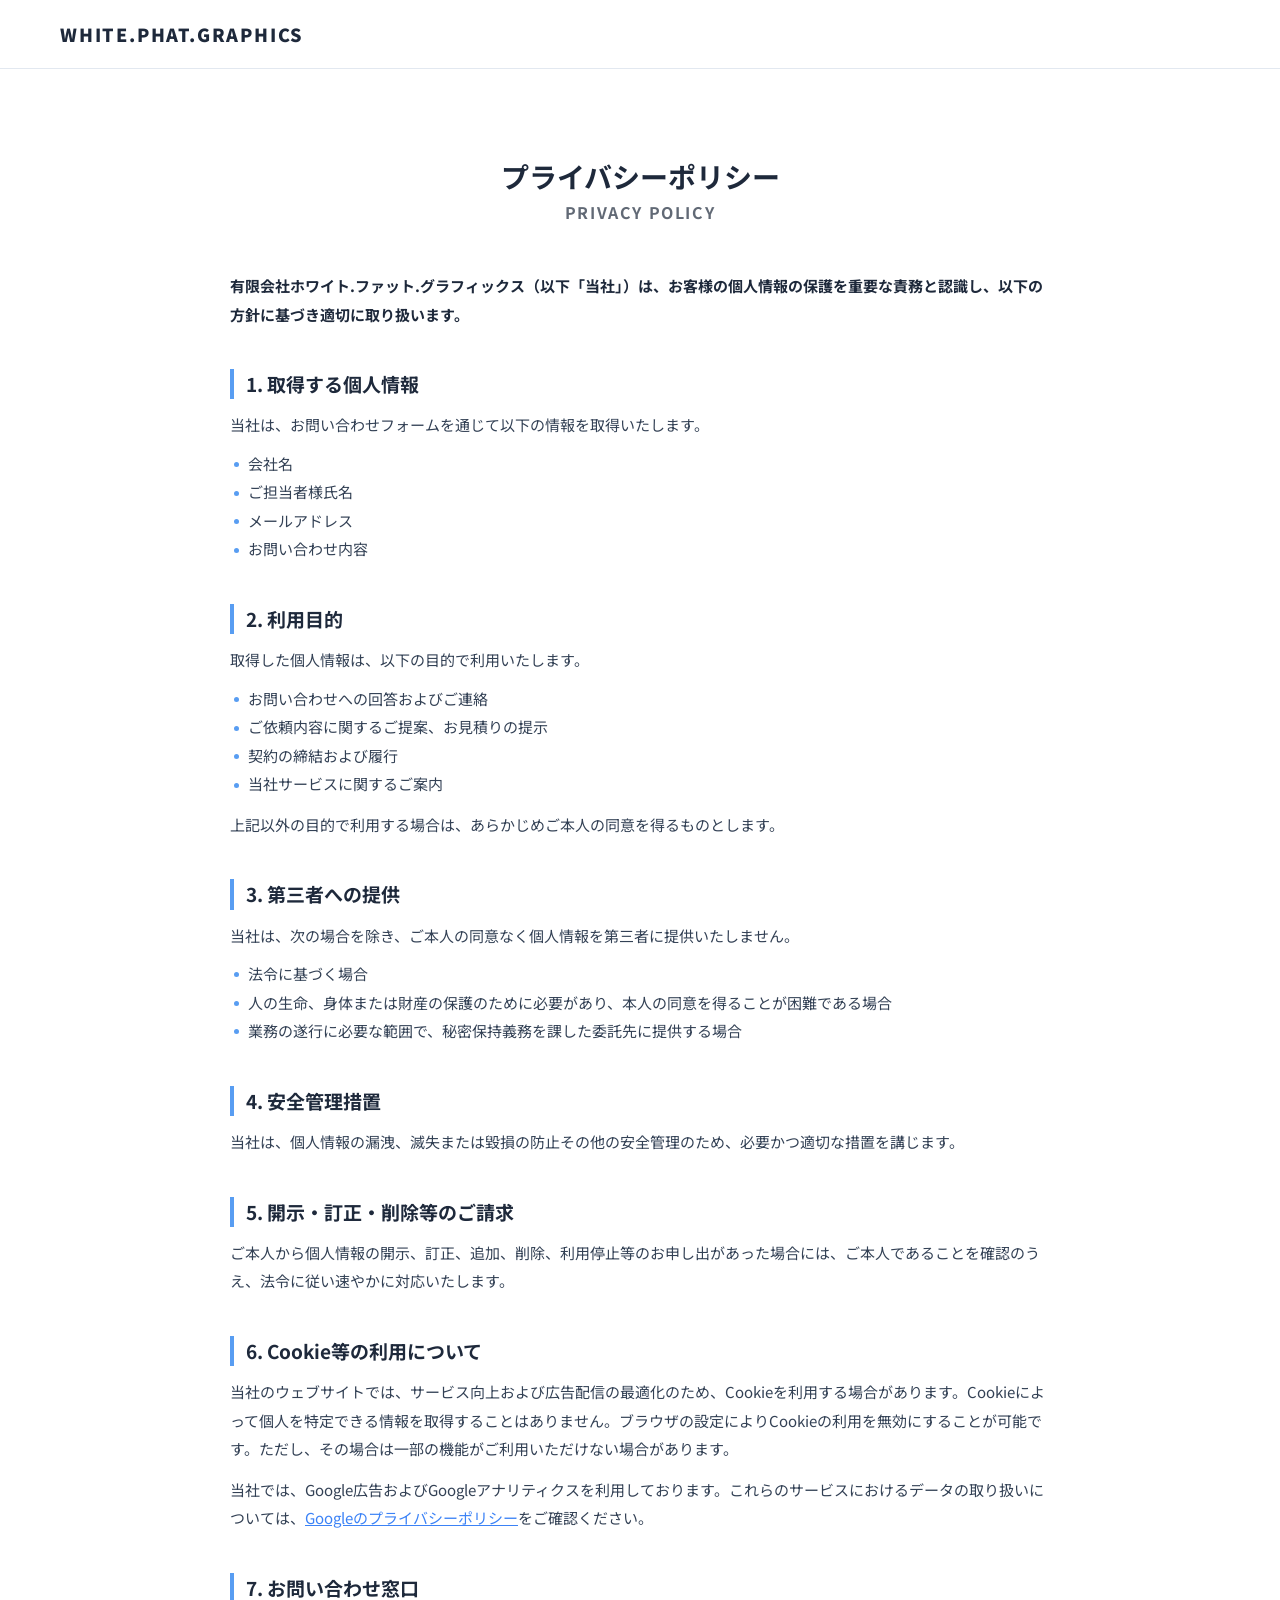
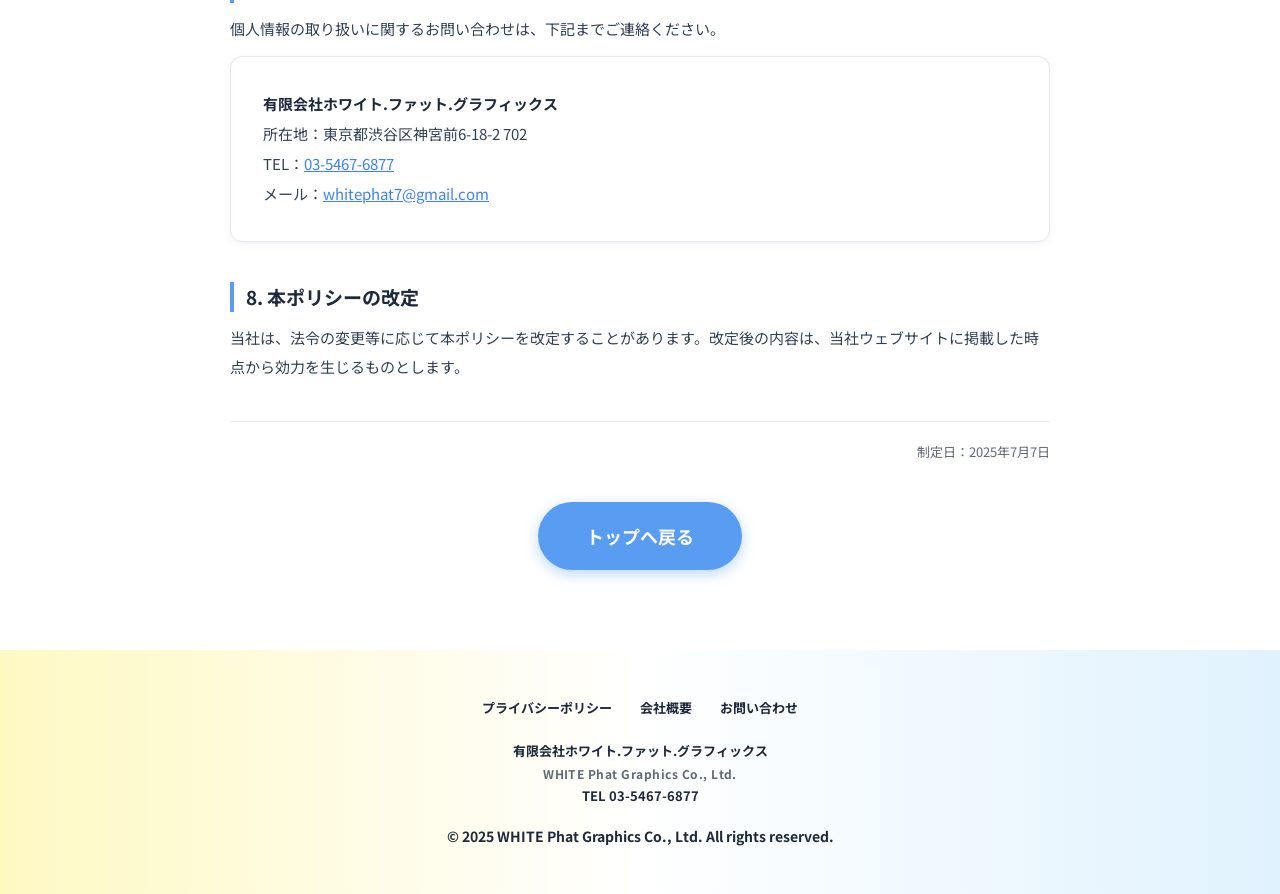
==== privacy.html @ 1c0d2133 "feat: プライバシーポリシーページ(/privacy)を新規作成 Co-Authored-By: Claude Opus 5 <noreply@anthropic.com>" ====
<!DOCTYPE html>
<html lang="ja">
<head>
<meta charset="UTF-8">
<meta name="viewport" content="width=device-width, initial-scale=1.0">
<title>プライバシーポリシー | WHITE.PHAT.GRAPHICS</title>
<meta name="description" content="有限会社ホワイト.ファット.グラフィックスの個人情報の取り扱いに関する方針です。">
<link rel="preconnect" href="https://fonts.googleapis.com">
<link href="https://fonts.googleapis.com/css2?family=Noto+Sans+JP:wght@400;700;900&display=swap" rel="stylesheet">

<style>
  body { color: #1E293B; }

  /* ===== Section background gradient (Yellow -> White -> Light Blue, left to right) ===== */
  .bg-section-gradient {
    background: linear-gradient(to right, #FEF9C3 0%, #FFFFFF 50%, #E0F2FE 100%);
  }

  /* ===== CTA main button ===== */
  .btn-cta {
    border-radius: 9999px;
    background-color: #589DF2;
    box-shadow: 0 4px 14px rgba(88, 157, 242, 0.4);
    transition: transform 0.2s ease, filter 0.2s ease, background-color 0.2s ease;
  }
  .btn-cta:hover {
    transform: translateY(-2px);
    background-color: #3B82F6;
    filter: brightness(1.05);
  }

  /* ===== Info card ===== */
  .info-card {
    border-radius: 12px;
    border: 1px solid #E2E8F0;
    background-color: #FFFFFF;
    box-shadow: 0 2px 8px rgba(0,0,0,0.05);
  }

  /* ===== プライバシーポリシー本文 ===== */
  .policy-lead {
    font-size: 14px;
    line-height: 1.9;
    font-weight: 700;
    color: #1E293B;
    margin-bottom: 40px;
  }
  .policy-section { margin-bottom: 36px; }
  /* 見出しは左のブルーの罫でメリハリを付ける */
  .policy-heading {
    font-size: 17px;
    font-weight: 700;
    line-height: 1.6;
    color: #1E293B;
    border-left: 4px solid #589DF2;
    padding-left: 12px;
    margin-bottom: 12px;
  }
  .policy-text {
    font-size: 14px;
    line-height: 1.9;
    color: #334155;
  }
  .policy-text + .policy-text { margin-top: 12px; }
  .policy-list { margin-top: 10px; }
  .policy-list + .policy-text { margin-top: 12px; }
  .policy-list li {
    position: relative;
    padding-left: 18px;
    font-size: 14px;
    line-height: 1.9;
    color: #334155;
  }
  .policy-list li::before {
    content: "";
    position: absolute;
    left: 4px;
    top: 0.82em;
    width: 5px;
    height: 5px;
    border-radius: 9999px;
    background-color: #589DF2;
  }
  .policy-text a, .policy-contact a {
    color: #3B82F6;
    text-decoration: underline;
  }
  .policy-text a:hover, .policy-contact a:hover { color: #1D4ED8; }
  /* 7.お問い合わせ窓口の連絡先ブロック */
  .policy-contact {
    margin-top: 12px;
    font-size: 14px;
    line-height: 2;
    color: #334155;
  }
  .policy-contact dt {
    font-weight: 700;
    color: #1E293B;
  }
  .policy-enacted {
    margin-top: 40px;
    padding-top: 20px;
    border-top: 1px solid #E2E8F0;
    font-size: 13px;
    color: rgba(30, 41, 59, 0.7);
    text-align: right;
  }
  @media (min-width: 768px) {
    .policy-lead { font-size: 15px; }
    .policy-heading { font-size: 19px; }
    .policy-text, .policy-list li, .policy-contact { font-size: 15px; }
    .policy-section { margin-bottom: 40px; }
  }

  /* ===== フッター(LP本体と共通) ===== */
  .footer-nav {
    display: flex;
    flex-wrap: wrap;
    align-items: center;
    justify-content: center;
    gap: 10px 28px;
    margin-bottom: 22px;
  }
  .footer-nav a {
    font-size: 13px;
    font-weight: 700;
    color: #1E293B;
    transition: color 0.2s ease;
  }
  .footer-nav a:hover { color: #3B82F6; text-decoration: underline; }
  .footer-company { margin-bottom: 18px; }
  .footer-company p {
    font-size: 13px;
    font-weight: 700;
    color: #1E293B;
    line-height: 1.8;
  }
  .footer-company .footer-company-en {
    font-size: 12px;
    font-weight: 700;
    color: rgba(30, 41, 59, 0.7);
    letter-spacing: 0.04em;
  }
</style>
<!-- Tailwind 由来のユーティリティCSS(静的化済み)。LP本体と読み込み順を揃えている。 -->
<link rel="stylesheet" href="assets/css/tailwind.css">
</head>
<body class="font-sans text-[#1E293B] antialiased min-h-screen flex flex-col">

<!-- ==================== ヘッダー ==================== -->
<header class="fixed top-0 left-0 w-full bg-white/95 backdrop-blur z-50 border-b border-brand-border">
  <div class="max-w-[1200px] mx-auto flex items-center justify-between px-5 py-4 md:py-5">
    <a href="/" class="text-sm md:text-lg font-black tracking-widest text-brand-navy">WHITE.PHAT.GRAPHICS</a>
  </div>
</header>
<div class="h-[60px] md:h-[80px]"></div>

<!-- ==================== プライバシーポリシー本文 ==================== -->
<main class="bg-white flex-1 px-5 py-16 md:py-20">
  <div class="max-w-[820px] mx-auto">

    <h1 class="text-2xl md:text-[28px] font-bold text-brand-navy text-center mb-2">プライバシーポリシー</h1>
    <p class="text-sm md:text-base font-bold text-brand-navy/70 text-center tracking-widest mb-10 md:mb-12">PRIVACY POLICY</p>

    <p class="policy-lead">
      有限会社ホワイト.ファット.グラフィックス（以下「当社」）は、お客様の個人情報の保護を重要な責務と認識し、以下の方針に基づき適切に取り扱います。
    </p>

    <!-- 1. 取得する個人情報 -->
    <section class="policy-section">
      <h2 class="policy-heading">1. 取得する個人情報</h2>
      <p class="policy-text">当社は、お問い合わせフォームを通じて以下の情報を取得いたします。</p>
      <ul class="policy-list">
        <li>会社名</li>
        <li>ご担当者様氏名</li>
        <li>メールアドレス</li>
        <li>お問い合わせ内容</li>
      </ul>
    </section>

    <!-- 2. 利用目的 -->
    <section class="policy-section">
      <h2 class="policy-heading">2. 利用目的</h2>
      <p class="policy-text">取得した個人情報は、以下の目的で利用いたします。</p>
      <ul class="policy-list">
        <li>お問い合わせへの回答およびご連絡</li>
        <li>ご依頼内容に関するご提案、お見積りの提示</li>
        <li>契約の締結および履行</li>
        <li>当社サービスに関するご案内</li>
      </ul>
      <p class="policy-text">上記以外の目的で利用する場合は、あらかじめご本人の同意を得るものとします。</p>
    </section>

    <!-- 3. 第三者への提供 -->
    <section class="policy-section">
      <h2 class="policy-heading">3. 第三者への提供</h2>
      <p class="policy-text">当社は、次の場合を除き、ご本人の同意なく個人情報を第三者に提供いたしません。</p>
      <ul class="policy-list">
        <li>法令に基づく場合</li>
        <li>人の生命、身体または財産の保護のために必要があり、本人の同意を得ることが困難である場合</li>
        <li>業務の遂行に必要な範囲で、秘密保持義務を課した委託先に提供する場合</li>
      </ul>
    </section>

    <!-- 4. 安全管理措置 -->
    <section class="policy-section">
      <h2 class="policy-heading">4. 安全管理措置</h2>
      <p class="policy-text">当社は、個人情報の漏洩、滅失または毀損の防止その他の安全管理のため、必要かつ適切な措置を講じます。</p>
    </section>

    <!-- 5. 開示・訂正・削除等のご請求 -->
    <section class="policy-section">
      <h2 class="policy-heading">5. 開示・訂正・削除等のご請求</h2>
      <p class="policy-text">ご本人から個人情報の開示、訂正、追加、削除、利用停止等のお申し出があった場合には、ご本人であることを確認のうえ、法令に従い速やかに対応いたします。</p>
    </section>

    <!-- 6. Cookie等の利用について(Google広告のコンバージョン計測に関わるため必須) -->
    <section class="policy-section">
      <h2 class="policy-heading">6. Cookie等の利用について</h2>
      <p class="policy-text">当社のウェブサイトでは、サービス向上および広告配信の最適化のため、Cookieを利用する場合があります。Cookieによって個人を特定できる情報を取得することはありません。ブラウザの設定によりCookieの利用を無効にすることが可能です。ただし、その場合は一部の機能がご利用いただけない場合があります。</p>
      <p class="policy-text">当社では、Google広告およびGoogleアナリティクスを利用しております。これらのサービスにおけるデータの取り扱いについては、<a href="https://policies.google.com/privacy" target="_blank" rel="noopener noreferrer">Googleのプライバシーポリシー</a>をご確認ください。</p>
    </section>

    <!-- 7. お問い合わせ窓口 -->
    <section class="policy-section">
      <h2 class="policy-heading">7. お問い合わせ窓口</h2>
      <p class="policy-text">個人情報の取り扱いに関するお問い合わせは、下記までご連絡ください。</p>
      <div class="info-card p-6 md:p-8 policy-contact">
        <p class="font-bold text-brand-navy">有限会社ホワイト.ファット.グラフィックス</p>
        <p>所在地：東京都渋谷区神宮前6-18-2 702</p>
        <p>TEL：<a href="tel:0354676877">03-5467-6877</a></p>
        <p>メール：<a href="mailto:whitephat7@gmail.com">whitephat7@gmail.com</a></p>
      </div>
    </section>

    <!-- 8. 本ポリシーの改定 -->
    <section class="policy-section">
      <h2 class="policy-heading">8. 本ポリシーの改定</h2>
      <p class="policy-text">当社は、法令の変更等に応じて本ポリシーを改定することがあります。改定後の内容は、当社ウェブサイトに掲載した時点から効力を生じるものとします。</p>
    </section>

    <p class="policy-enacted">制定日：2025年7月7日</p>

    <div class="text-center mt-10">
      <a href="/" class="btn-cta inline-block text-white text-base md:text-lg font-bold px-8 py-4 md:px-12 md:py-5">
        トップへ戻る
      </a>
    </div>

  </div>
</main>

<!-- ==================== フッター ==================== -->
<footer class="bg-section-gradient py-10 md:py-12 px-5">
  <div class="max-w-[1080px] mx-auto text-center">
    <nav class="footer-nav">
      <a href="/privacy">プライバシーポリシー</a>
      <a href="https://4phat.com/#company" target="_blank" rel="noopener noreferrer">会社概要</a>
      <a href="https://4phat.com/contact" target="_blank" rel="noopener noreferrer">お問い合わせ</a>
    </nav>
    <div class="footer-company">
      <p>有限会社ホワイト.ファット.グラフィックス</p>
      <p class="footer-company-en">WHITE Phat Graphics Co., Ltd.</p>
      <p>TEL 03-5467-6877</p>
    </div>
    <p class="text-center text-xs md:text-sm font-bold text-brand-navy">© 2025 WHITE Phat Graphics Co., Ltd. All rights reserved.</p>
  </div>
</footer>

</body>
</html>
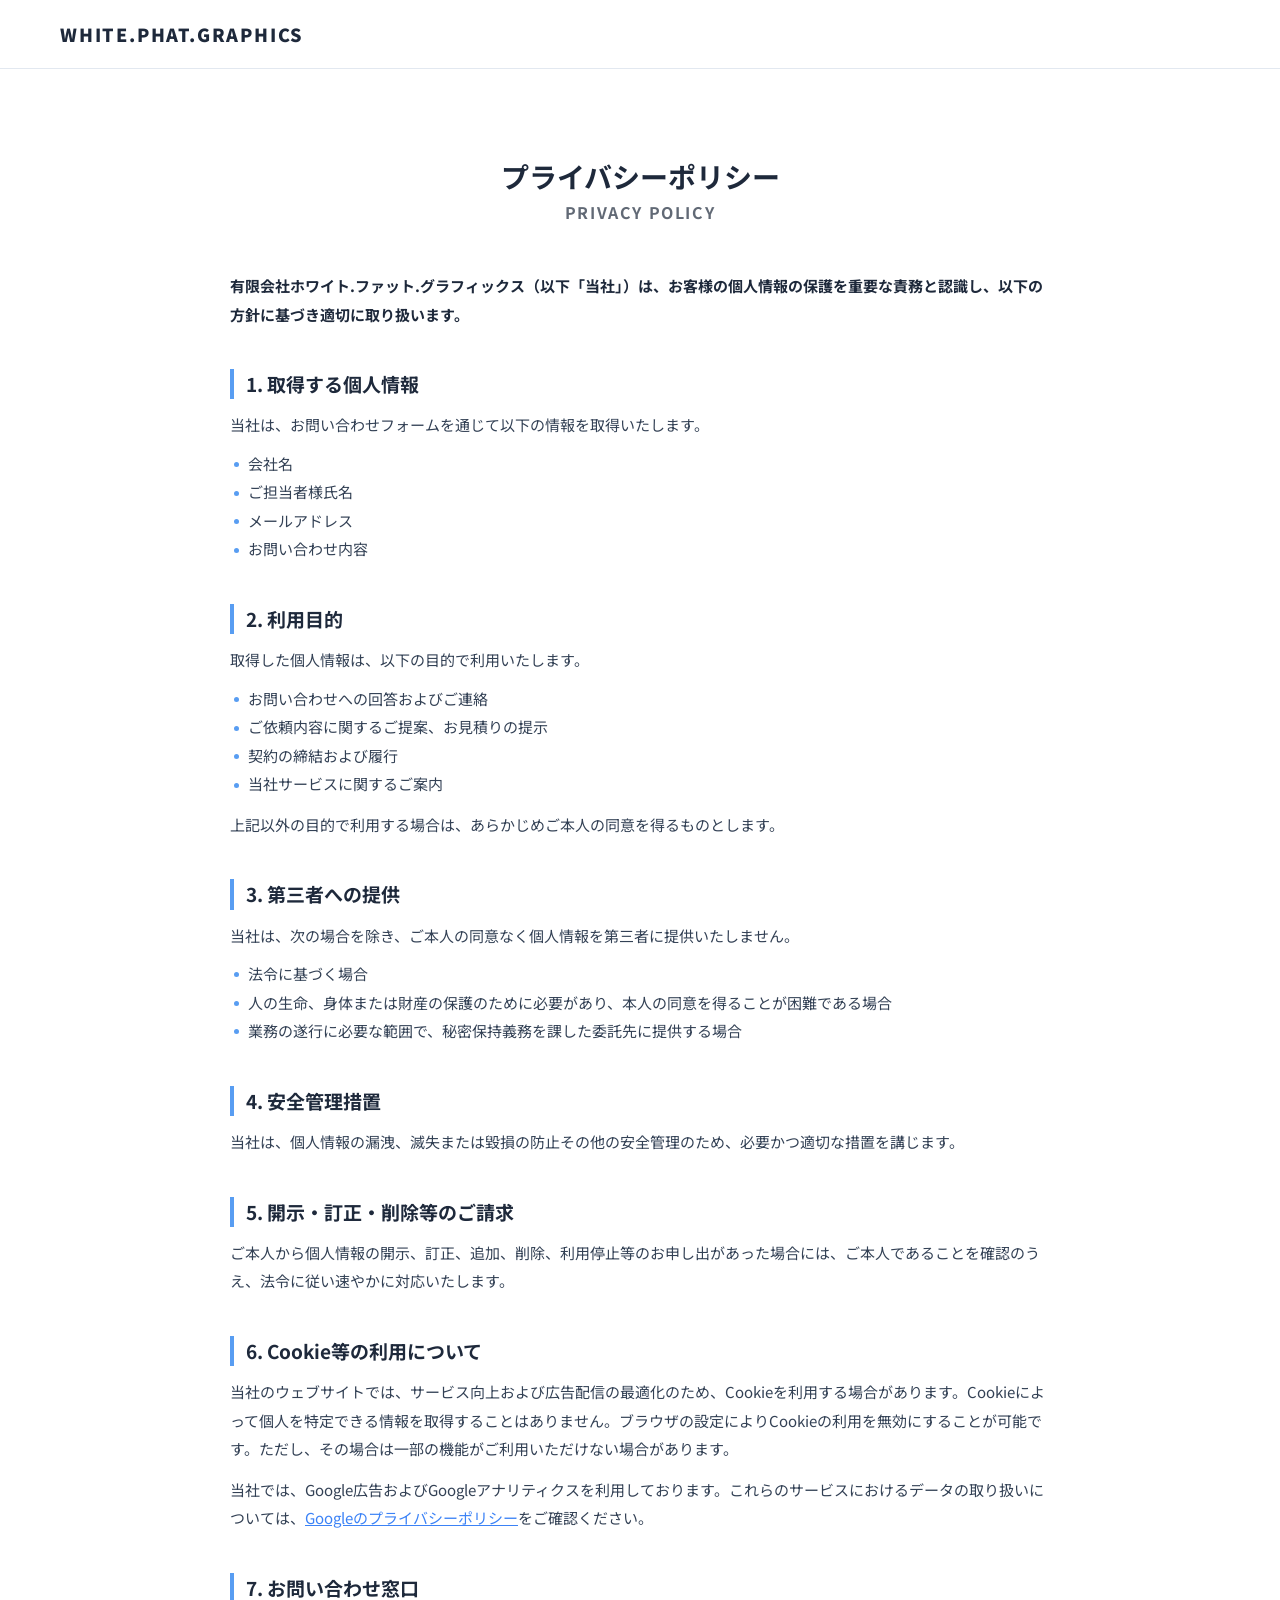
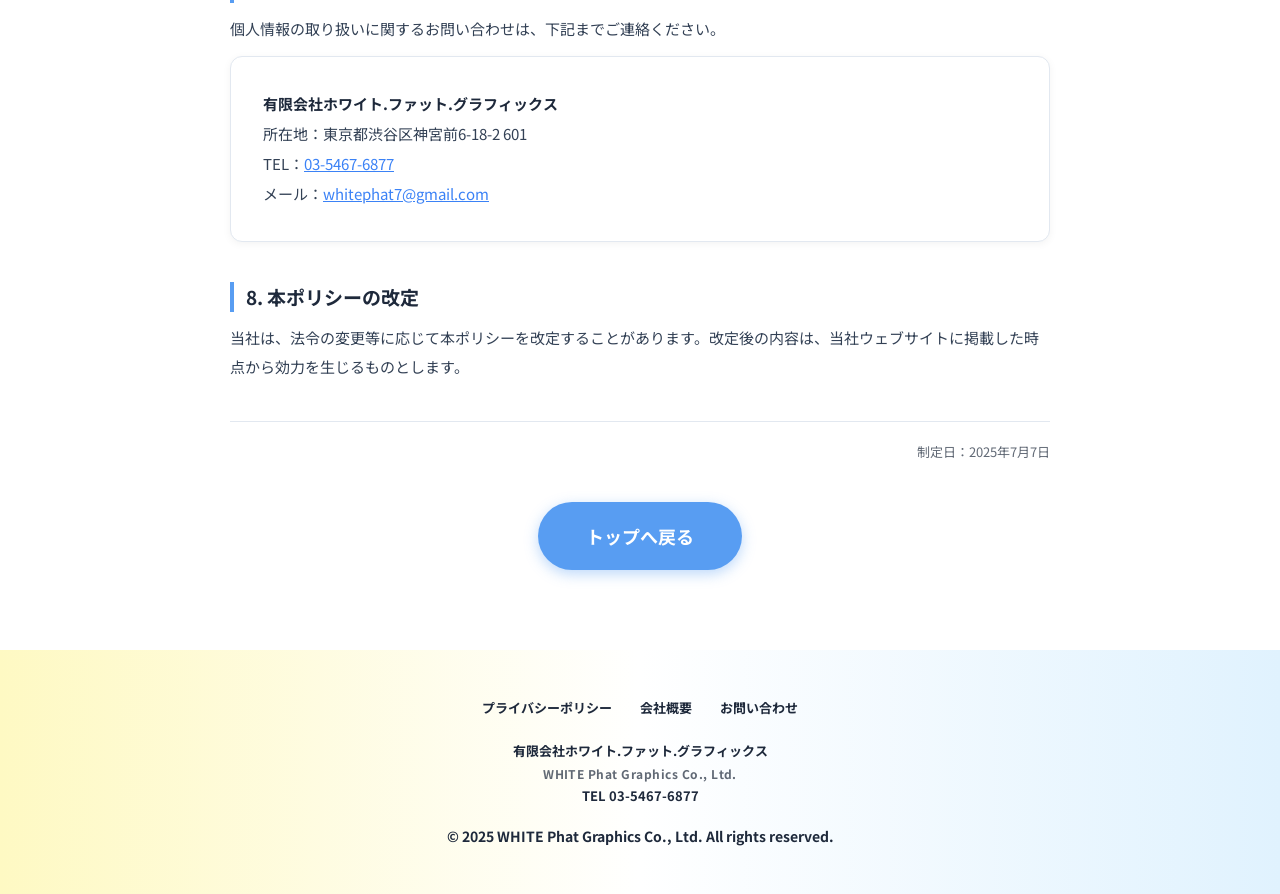
==== commit 85f59d64: "fix: 所在地を601に修正 / マスコットのはみ出しによる横スクロールを解消 Co-Authored-By: Claude Opus 5 <noreply@anthropic.com>" ====
--- a/privacy.html
+++ b/privacy.html
@@ -227,7 +227,7 @@
       <p class="policy-text">個人情報の取り扱いに関するお問い合わせは、下記までご連絡ください。</p>
       <div class="info-card p-6 md:p-8 policy-contact">
         <p class="font-bold text-brand-navy">有限会社ホワイト.ファット.グラフィックス</p>
-        <p>所在地：東京都渋谷区神宮前6-18-2 702</p>
+        <p>所在地：東京都渋谷区神宮前6-18-2 601</p>
         <p>TEL：<a href="tel:0354676877">03-5467-6877</a></p>
         <p>メール：<a href="mailto:whitephat7@gmail.com">whitephat7@gmail.com</a></p>
       </div>
